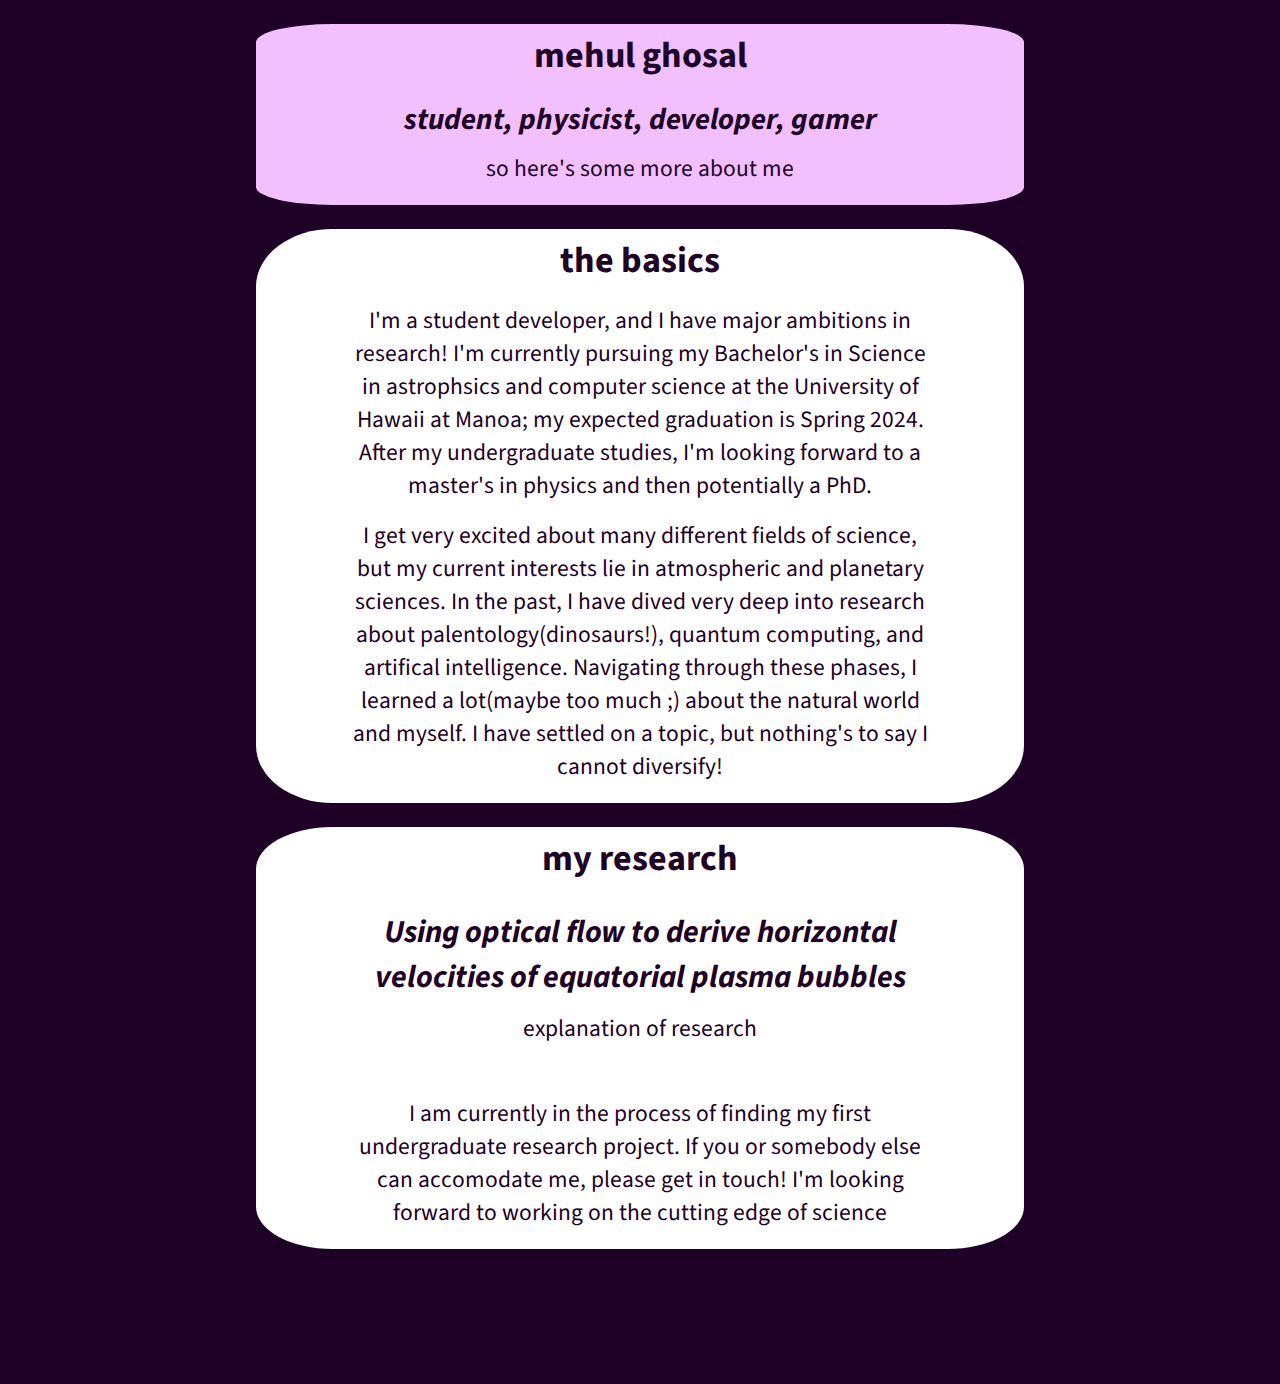
==== more.html @ 9eefe490 "more.html added" ====
<!DOCTYPE HTML>

<html>
	<head>
		<title>more mehul</title>
		<meta charset="utf-8" />
		<meta name="viewport" content="width=device-width, initial-scale=1, user-scalable=no" />
		<link rel="stylesheet" href="main.css"/>
		<script src="script.js"></script> 
		<!-- <link rel="icon" type="image/gif/png" href="favicon.png"> -->
	</head>


	<body onclick="onClick()">

		<!-- LANDING PAGE -->
		<div id="landing">
			<!-- make this a title and click to reveal website -->
		</div>

		<div id="mainBody">
			<!-- HEADER -->
			<article id="HEADER">
				<header>
					<h1 style="margin-bottom: -2.3%">mehul ghosal</h1>
					<h3 style="font-size: 1.26em;"><i>student, physicist, developer, gamer</i></h3>
					<!-- <h5>*not up to date*</h5> -->
					<p>so here's some more about me</p>
				</header>
			</article>

			<article id="BASICS">
				<header>
					<h1>the basics</h1>
				</header>
				<p>I'm a student developer, and I have major ambitions in research! I'm currently pursuing my Bachelor's in Science in astrophsics and computer science at the University of Hawaii at Manoa; my expected graduation is Spring 2024. After my undergraduate studies, I'm looking forward to a master's in physics and then potentially a PhD.</p>
				<p>I get very excited about many different fields of science, but my current interests lie in atmospheric and planetary sciences. In the past, I have dived very deep into research about palentology(dinosaurs!), quantum computing, and artifical intelligence. Navigating through these phases, I learned a lot(maybe too much ;) about the natural world and myself. I have settled on a topic, but nothing's to say I cannot diversify!</p>
			</article>

			<article id="RESEARCH">
				<header>
					<h1>my research</h1>
				</header>
				<h3><i>Using optical flow to derive horizontal velocities of equatorial plasma bubbles</i></h3>
				<p>explanation of research</p>

				<br>
				<p>I am currently in the process of finding my first undergraduate research project. If you or somebody else can accomodate me, please get in touch! I'm looking forward to working on the cutting edge of science</p>
			</article>

			<article>
				<header>
					<h1>interests</h1>
				</header>
				<h3></h3>
				<p></p>
			</article>

		</div>
	</body>
</html>
---- main.css ----
@import url("https://fonts.googleapis.com/css?family=Source+Sans+Pro:300,300italic,400,600");
@import url("https://fonts.googleapis.com/css?family=Carme");


body{
	text-align: center;
	background-color: rgb(30, 0, 38);
	color: rgb(30, 0, 38);
	font-size: 150%;
	/*PICK BETWEEN THESE TWO FONTS*/
	font-family: "Source Sans Pro", sans-serif;
	/*font-family: "Carme", sans-serif;*/
	/*TXT BORDER*/
	/*text-shadow: -1px 0 black, 0 1px black, 1px 0 black, 0 -1px black;*/

	/*max-width: 50%;*/
	margin-left: auto;
	margin-right: auto;

}


article{
	/*width: 50%;*/
	padding-right: 7%;
	padding-left: 7%;
	padding-bottom: 2%;
	margin-right: 20%;
	margin-left: 20%;

	border-radius: 10%;
}

header{
	margin-top: 1%;
}

h1{
	font-size: 1.5em;
	margin-bottom: -1%;
	padding-top: 1%
}

h3{
	font-size: 1.32em;
	margin-bottom: -2%;
	/*margin-top: 0.5%;*/
}

p{
	margin-bottom: -1%;
	font-size: .98em;
}

#landing{
    position: fixed;
}

#HEADER{
	background-color: #F2C0FF;
}

#EXPERIENCE{
	background-color: #cdfff5;
}

#EDUCATION{
	background-color: #fff5cd;
}

#PROJECTS{
	background-color: #d7ffcd;
	/*margin-bottom: 2%;*/
}

#CONTACT{
	background-color: #fff5cd;
	margin-bottom: 2%;
}

#BASICS{
	background-color: white;
}

#RESEARCH{
	background-color: white;
}
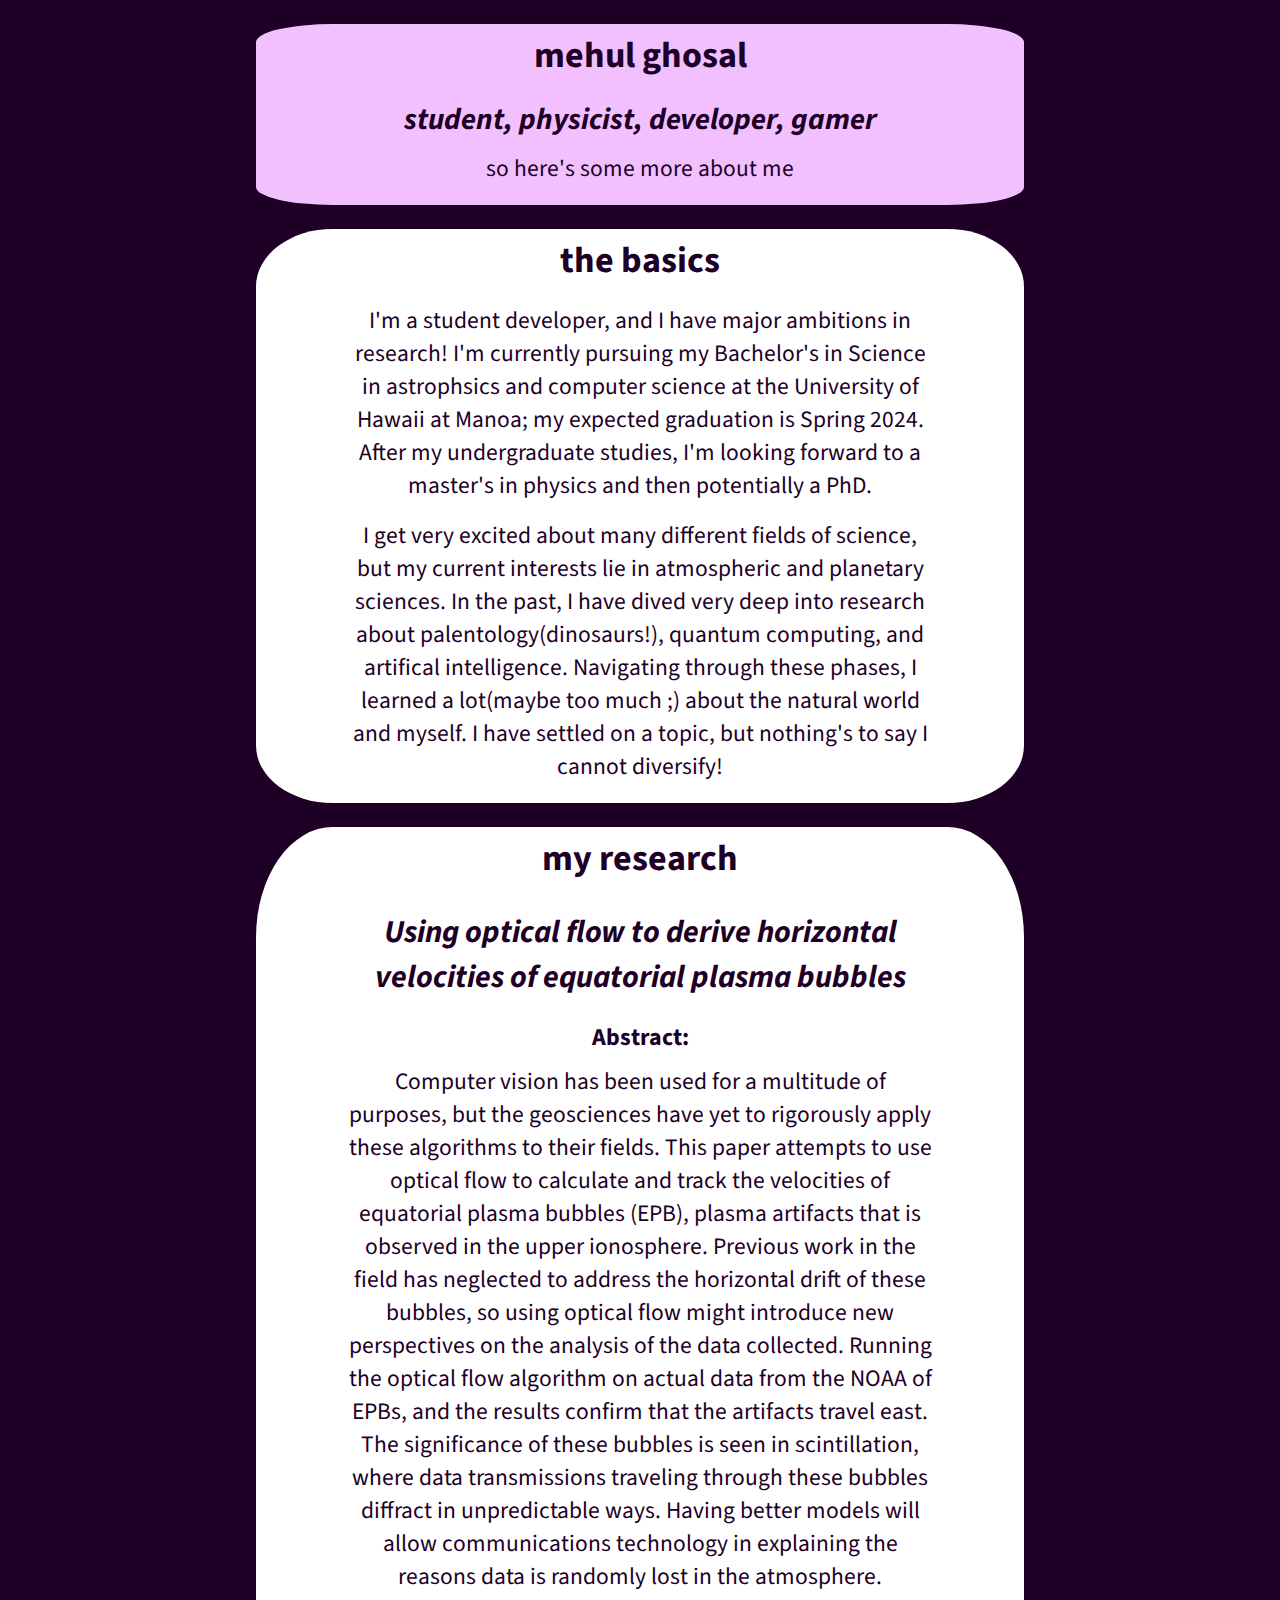
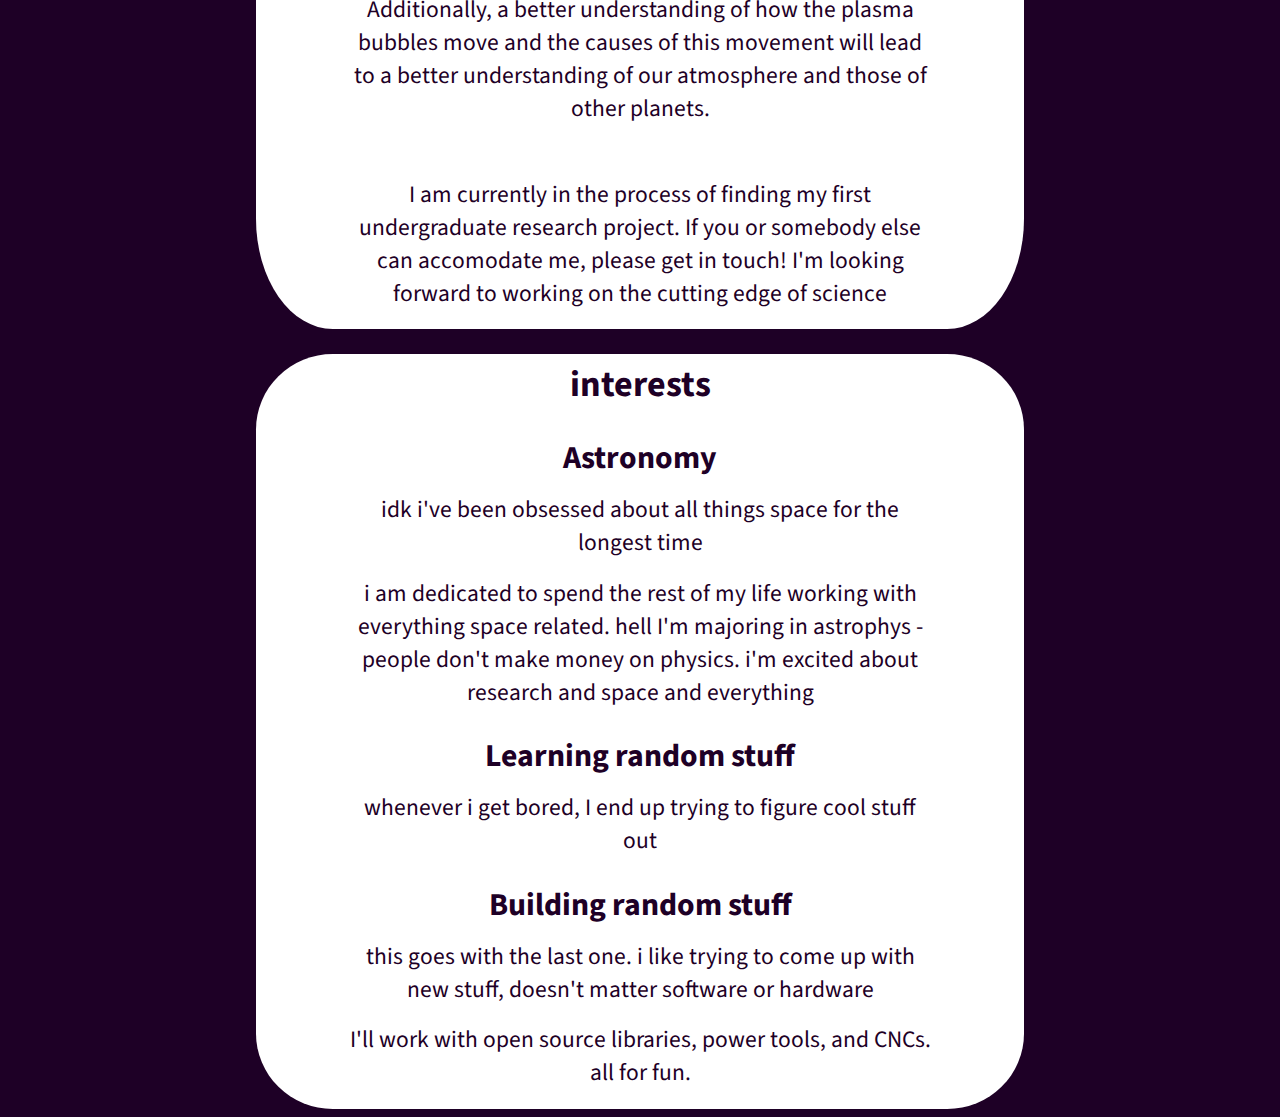
==== commit 908e0483: "idl" ====
--- a/more.html
+++ b/more.html
@@ -42,18 +42,25 @@
 					<h1>my research</h1>
 				</header>
 				<h3><i>Using optical flow to derive horizontal velocities of equatorial plasma bubbles</i></h3>
-				<p>explanation of research</p>
+				<h4 style="margin-bottom: -2.3%">Abstract:</h4>
+				<p>Computer vision has been used for a multitude of purposes, but the geosciences have yet to rigorously apply these algorithms to their fields. This paper attempts to use optical flow to calculate and track the velocities of equatorial plasma bubbles (EPB), plasma artifacts that is observed in the upper ionosphere. Previous work in the field has neglected to address the horizontal drift of these bubbles, so using optical flow might introduce new perspectives on the analysis of the data collected. Running the optical flow algorithm on actual data from the NOAA of EPBs, and the results confirm that the artifacts travel east. The significance of these bubbles is seen in scintillation, where data transmissions traveling through these bubbles diffract in unpredictable ways. Having better models will allow communications technology in explaining the reasons data is randomly lost in the atmosphere. Additionally, a better understanding of how the plasma bubbles move and the causes of this movement will lead to a better understanding of our atmosphere and those of other planets.</p>
 
 				<br>
 				<p>I am currently in the process of finding my first undergraduate research project. If you or somebody else can accomodate me, please get in touch! I'm looking forward to working on the cutting edge of science</p>
 			</article>
 
-			<article>
+			<article id="INTEREST">
 				<header>
 					<h1>interests</h1>
 				</header>
-				<h3></h3>
-				<p></p>
+				<h3>Astronomy</h3>
+				<p>idk i've been obsessed about all things space for the longest time</p>
+				<p>i am dedicated to spend the rest of my life working with everything space related. hell I'm majoring in astrophys - people don't make money on physics. i'm excited about research and space and everything</p>
+				<h3>Learning random stuff</h3>
+				<p>whenever i get bored, I end up trying to figure cool stuff out</p>
+				<h3>Building random stuff</h3>
+				<p>this goes with the last one. i like trying to come up with new stuff, doesn't matter software or hardware</p>
+				<p>I'll work with open source libraries, power tools, and CNCs. all for fun.</p>
 			</article>
 
 		</div>
--- a/main.css
+++ b/main.css
@@ -73,6 +73,10 @@
 	/*margin-bottom: 2%;*/
 }
 
+#SKILLS{
+	background-color: white;
+}
+
 #CONTACT{
 	background-color: #fff5cd;
 	margin-bottom: 2%;
@@ -84,4 +88,8 @@
 
 #RESEARCH{
 	background-color: white;
+}
+
+#INTEREST{
+	background-color: white;
 }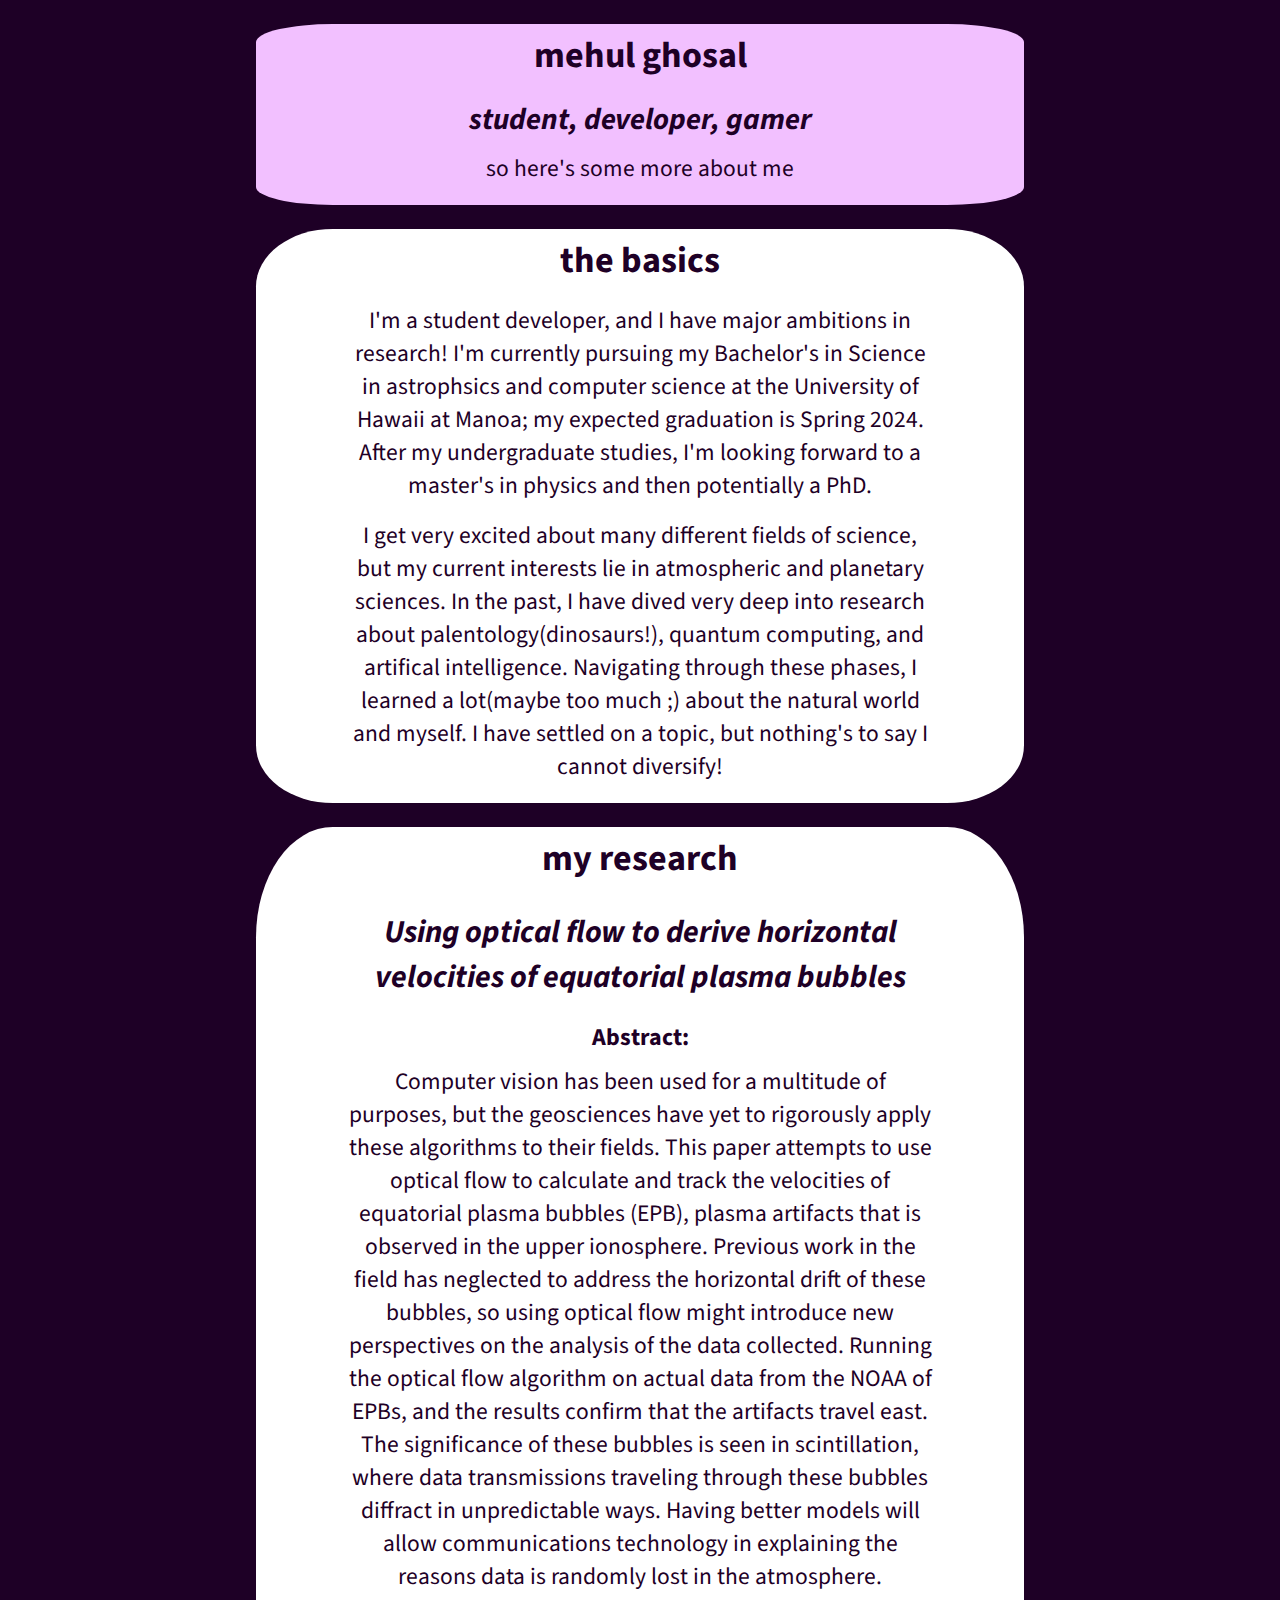
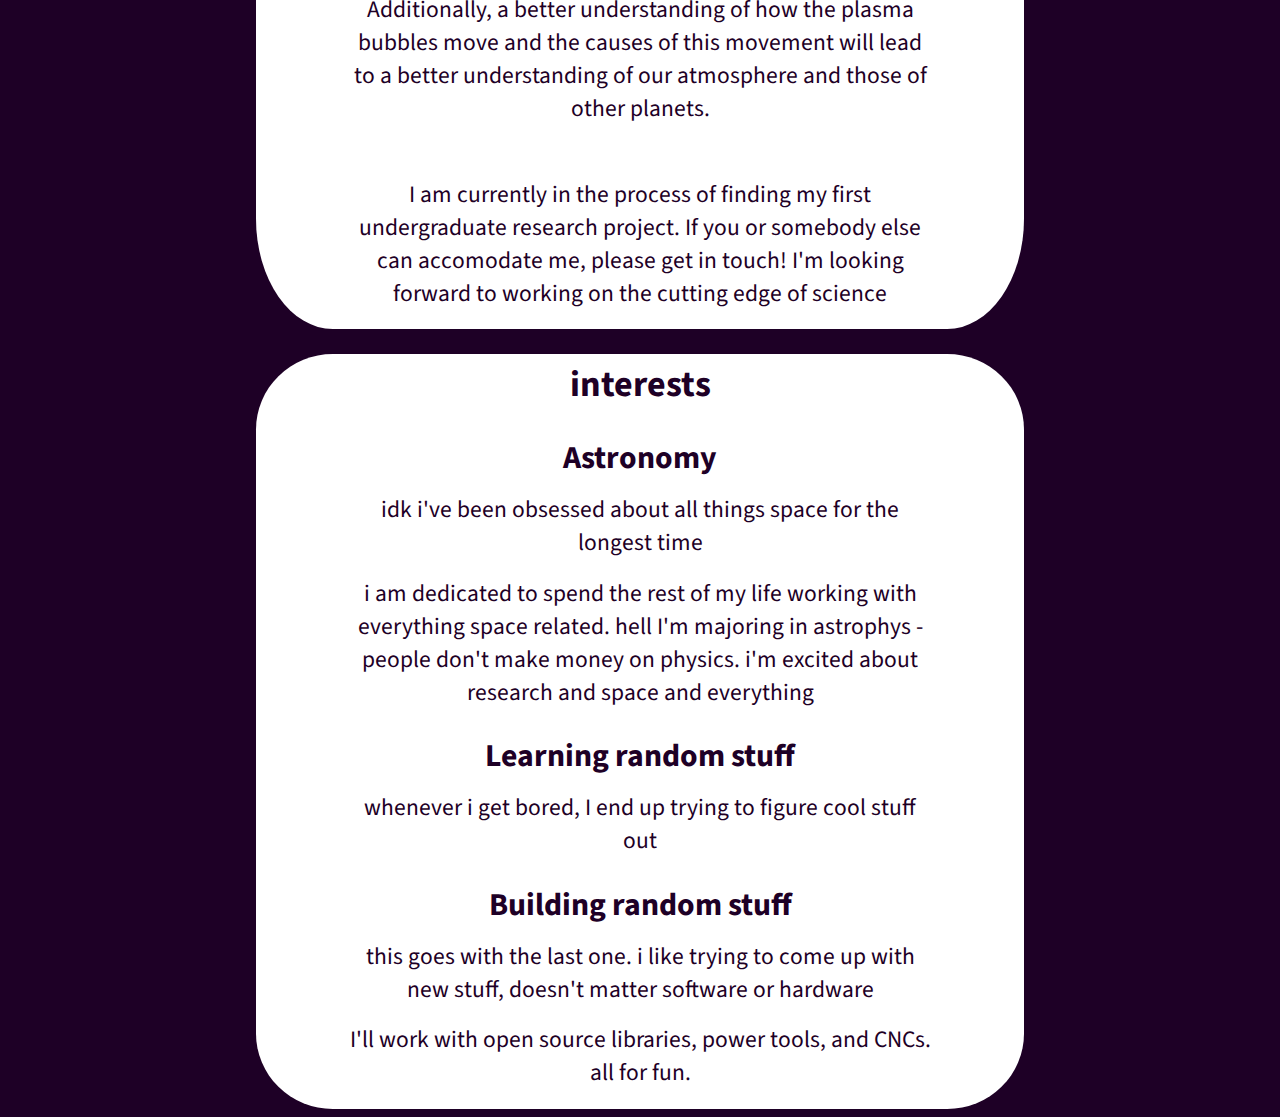
==== commit 04c6c5b6: "ljwfn" ====
--- a/more.html
+++ b/more.html
@@ -23,7 +23,7 @@
 			<article id="HEADER">
 				<header>
 					<h1 style="margin-bottom: -2.3%">mehul ghosal</h1>
-					<h3 style="font-size: 1.26em;"><i>student, physicist, developer, gamer</i></h3>
+					<h3 style="font-size: 1.26em;"><i>student, developer, gamer</i></h3>
 					<!-- <h5>*not up to date*</h5> -->
 					<p>so here's some more about me</p>
 				</header>
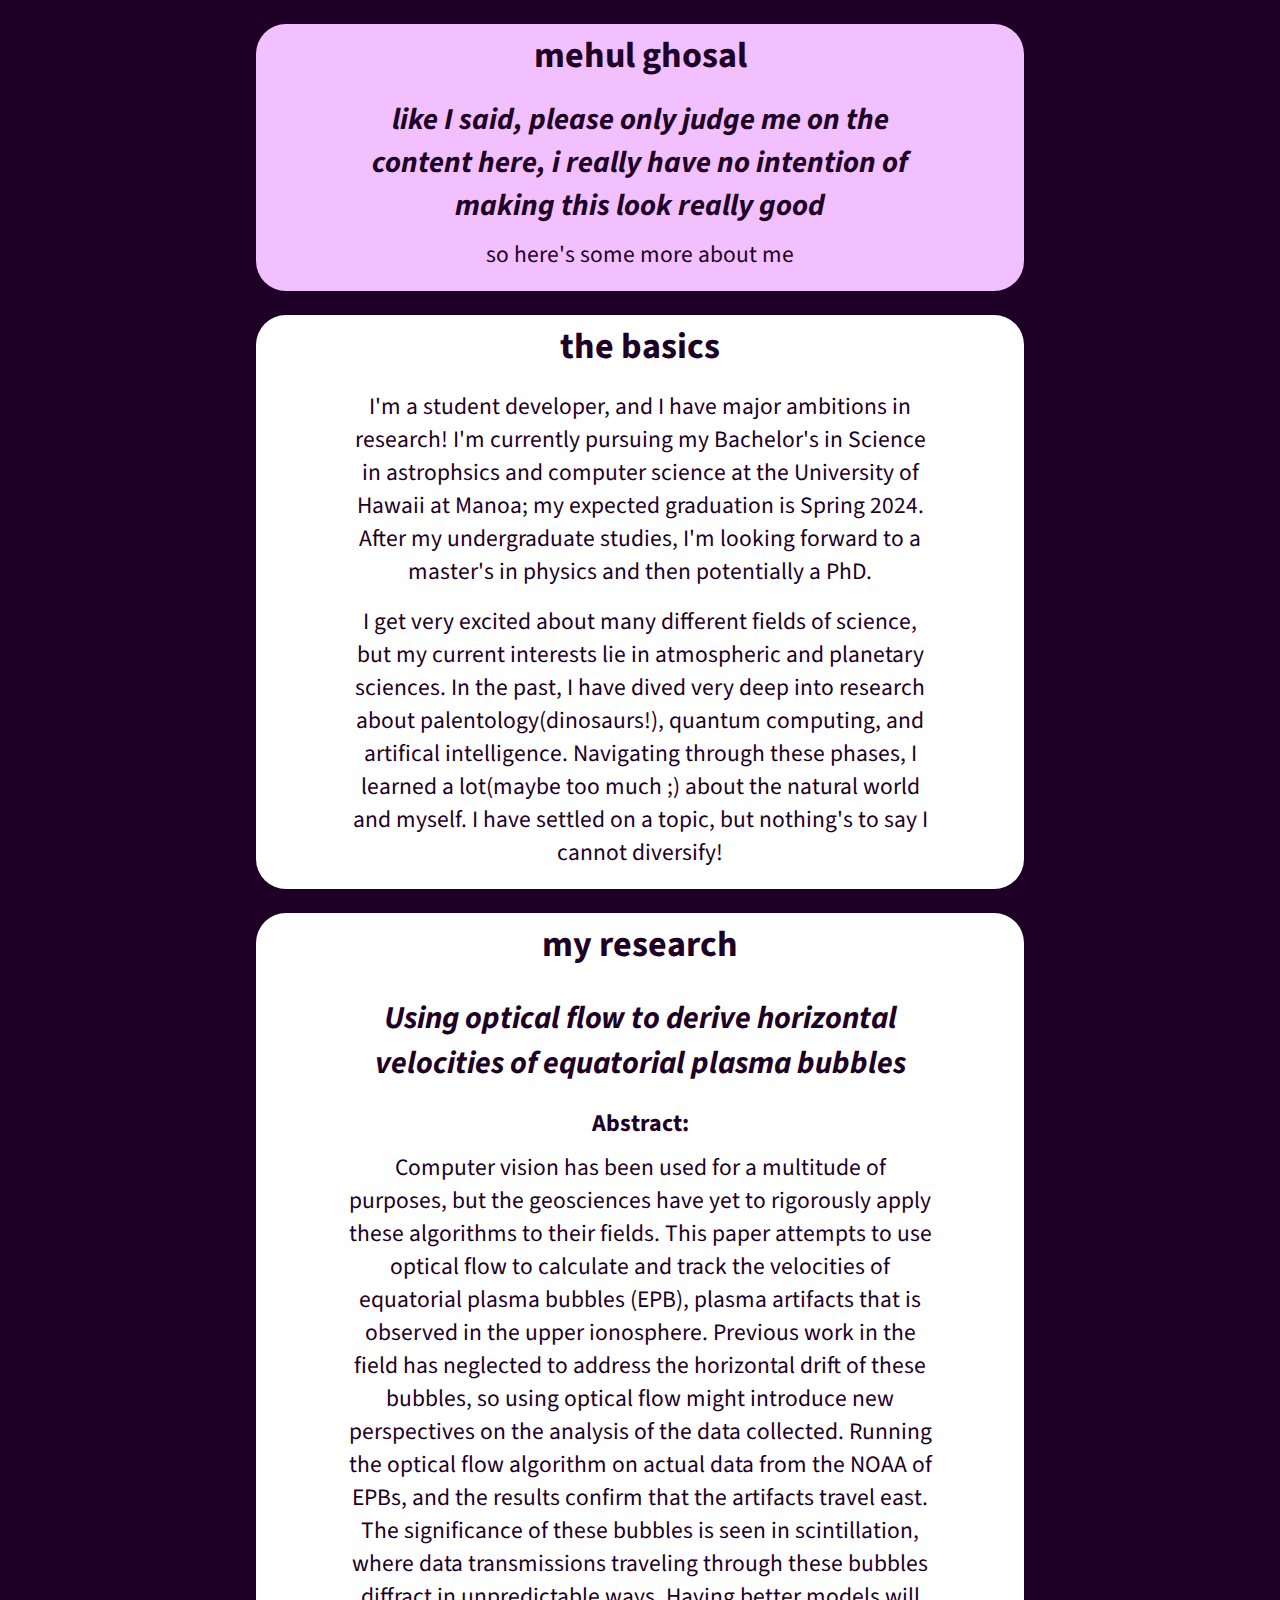
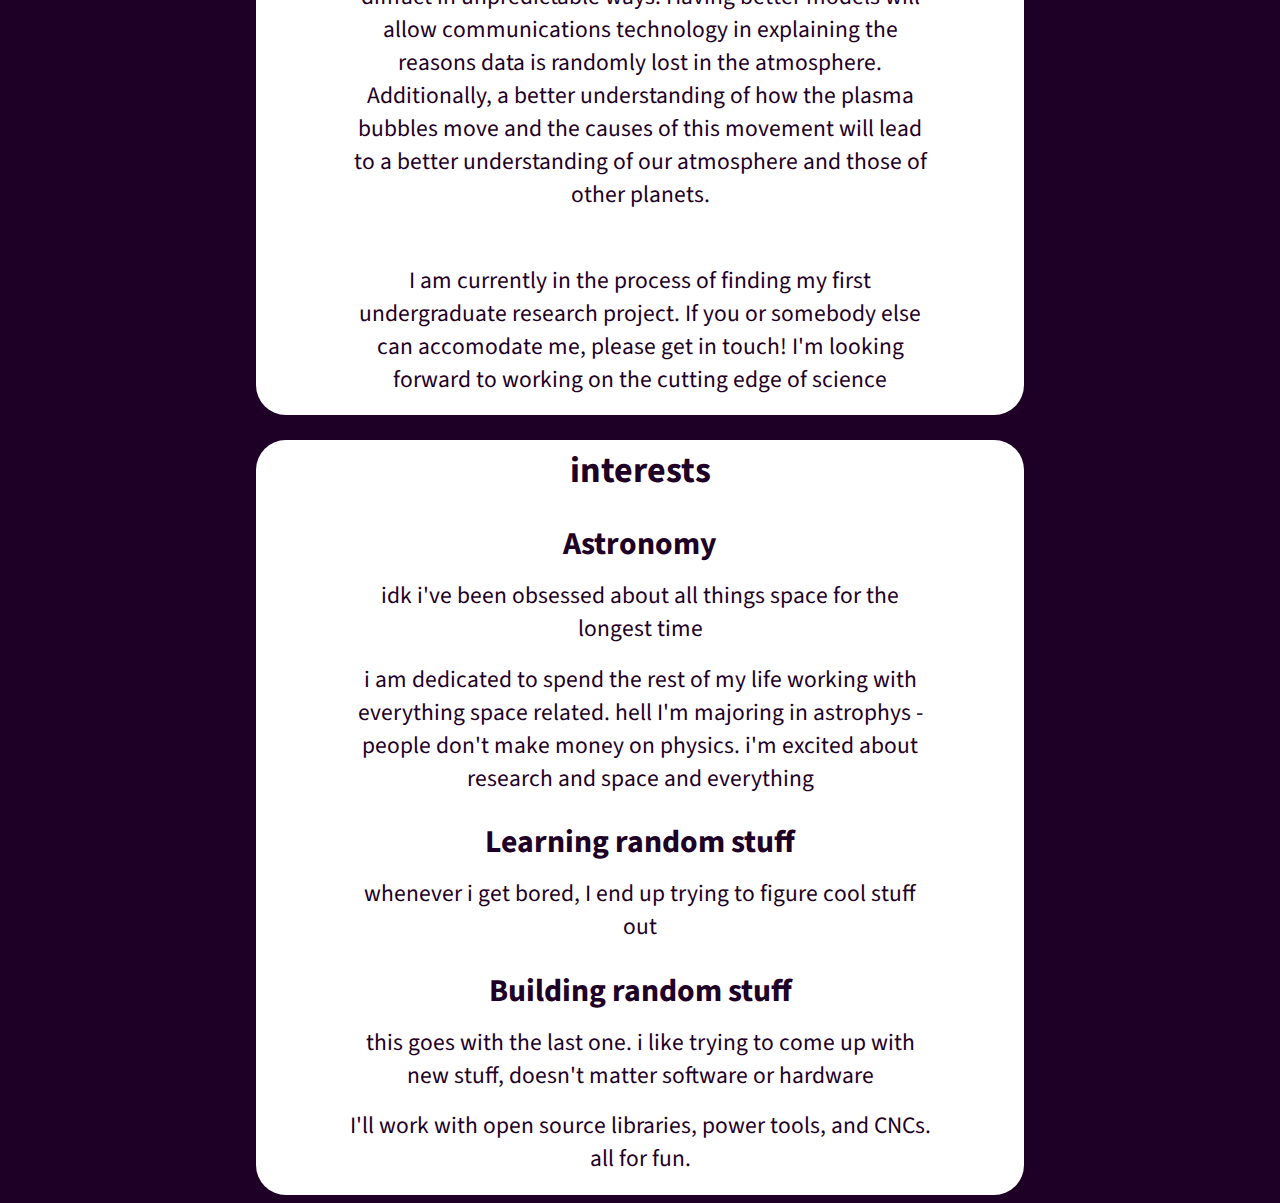
==== commit 7a83a5e5: "h" ====
--- a/more.html
+++ b/more.html
@@ -23,7 +23,7 @@
 			<article id="HEADER">
 				<header>
 					<h1 style="margin-bottom: -2.3%">mehul ghosal</h1>
-					<h3 style="font-size: 1.26em;"><i>student, developer, gamer</i></h3>
+					<h3 style="font-size: 1.26em;"><i>like I said, please only judge me on the content here, i really have no intention of making this look really good</i></h3>
 					<!-- <h5>*not up to date*</h5> -->
 					<p>so here's some more about me</p>
 				</header>
--- a/main.css
+++ b/main.css
@@ -28,7 +28,7 @@
 	margin-right: 20%;
 	margin-left: 20%;
 
-	border-radius: 10%;
+	border-radius: 30px;
 }
 
 header{
@@ -47,6 +47,10 @@
 	/*margin-top: 0.5%;*/
 }
 
+h5{
+	margin-bottom: -2%;
+}
+
 p{
 	margin-bottom: -1%;
 	font-size: .98em;
@@ -62,6 +66,16 @@
 
 #EXPERIENCE{
 	background-color: #cdfff5;
+}
+
+#EXPERIENCE>p{
+	margin-bottom: -2%;
+	/*font-style: italic;*/
+	font-weight: lighter;
+}
+
+#EXPERIENCE>i{
+	font-weight: bolder;
 }
 
 #EDUCATION{
